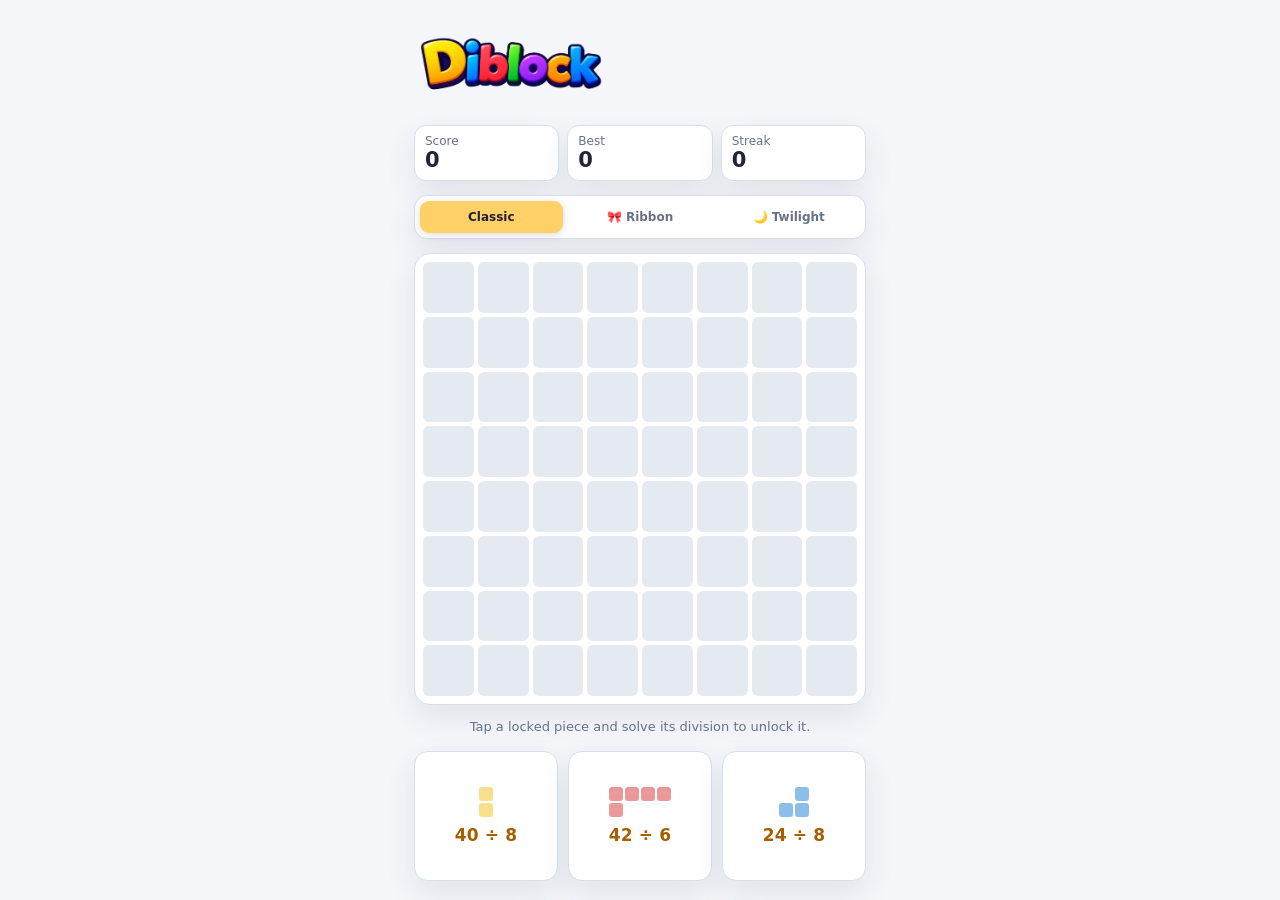
==== division-block-blast.html @ 46d2d03a "Add Division Block Blast game Co-authored-by: Copilot <223556219+Copilot@users.noreply.github.com>" ====
<!DOCTYPE html>
<html lang="en">
<head>
<meta charset="utf-8">
<meta name="viewport" content="width=device-width,initial-scale=1,user-scalable=no">
<title>Division Block Blast</title>
<link rel="icon" type="image/png" href="diblock%20-%20icon.png">
<link rel="stylesheet" href="style.css">
</head>
<body>
<div id="app">
  <header>
    <h1 class="brand"><img class="brand-logo" src="diblock%20-%20logo.png" alt="Diblock"></h1>
    <div class="stats"><div>Score<b id="score">0</b></div><div>Best<b id="best">0</b></div><div>Streak<b id="streak">0</b></div></div>
  </header>
  <nav class="themes" aria-label="Choose a theme">
    <button class="theme-button" type="button" data-theme="classic" aria-pressed="true">Classic</button>
    <button class="theme-button" type="button" data-theme="ribbon" aria-pressed="false">🎀 Ribbon</button>
    <button class="theme-button" type="button" data-theme="twilight" aria-pressed="false">🌙 Twilight</button>
  </nav>
  <div id="board"></div>
  <div id="msg">Tap a locked piece and solve its division to unlock it.</div>
  <div id="tray"></div>
</div>
<div id="ghost"></div>

<div class="modal" id="qm"><div class="box" id="qbox">
  <h2>Solve to unlock the piece</h2>
  <div class="ld"><span class="d" id="qd"></span><span class="n" id="qn"></span></div>
  <div class="ans">
    <label>Quotient<input id="aq" type="number" inputmode="numeric"></label>
    <label id="rl">Remainder<input id="ar" type="number" inputmode="numeric"></label>
  </div>
  <div id="qerr"></div>
  <div class="row"><button class="g" id="qc">Cancel</button><button id="qs">Check</button></div>
</div></div>

<div class="modal" id="over"><div class="box">
  <h2>Game over</h2>
  <div class="final-score" id="fs">0</div>
  <div class="game-over-copy">No more pieces fit on the board.</div>
  <div class="row"><button id="again">Play again</button></div>
</div></div>

<script src="script.js"></script>
</body>
</html>
---- style.css ----
:root{color-scheme:light;--bg:#f4f6fa;--panel:#ffffff;--panel-raised:#edf0f5;--cell:#e5e9f0;--text:#202638;--mut:#687287;--acc:#ffd166;--accent-ink:#a85e00;--ready:#268253;--line:#d8deea;--shadow:0 12px 30px #25314a18}
:root[data-theme="ribbon"]{color-scheme:light;--bg:#f8dce8;--panel:#fff1f6;--panel-raised:#ffe5ef;--cell:#f4ccdc;--text:#542b43;--mut:#93647c;--acc:#dd4f91;--accent-ink:#a62864;--ready:#267350;--line:#e9aec9;--shadow:0 12px 30px #a64a7330}
:root[data-theme="twilight"]{color-scheme:dark;--bg:#111a39;--panel:#1c2a52;--panel-raised:#263963;--cell:#2b3e68;--text:#edf3ff;--mut:#a9bbdf;--acc:#8dc8ff;--accent-ink:#a9d9ff;--ready:#70e3b6;--line:#3a5584;--shadow:0 12px 30px #070d2580}
*{box-sizing:border-box;-webkit-tap-highlight-color:transparent}
html,body{margin:0;min-height:100%;background:var(--bg);color:var(--text);font-family:system-ui,Segoe UI,Roboto,sans-serif;touch-action:none;user-select:none}
body{min-height:100vh;background-image:radial-gradient(ellipse at 50% 0%,#ffffff14,transparent 55%)}
#app{max-width:480px;min-height:100vh;margin:0 auto;padding:18px 14px;display:flex;flex-direction:column;gap:14px}
header{display:flex;flex-direction:column;gap:12px}
h1{font-size:20px;margin:0;letter-spacing:.01em}
.brand-logo{display:block;width:190px;max-width:55vw;height:auto}
.stats{display:grid;grid-template-columns:repeat(3,1fr);gap:8px;font-size:12px;color:var(--mut)}
.stats>div{background:var(--panel);border:1px solid var(--line);border-radius:12px;padding:8px 10px;box-shadow:var(--shadow)}
.stats b{display:block;font-size:21px;line-height:1.15;color:var(--text)}
.themes{display:flex;gap:6px;background:var(--panel);border:1px solid var(--line);border-radius:13px;padding:5px;box-shadow:var(--shadow)}
.theme-button{flex:1;min-width:0;padding:8px 5px;border:1px solid transparent;border-radius:9px;background:transparent;color:var(--mut);font-size:12px;white-space:nowrap}
.theme-button:hover{background:var(--panel-raised);color:var(--text)}
.theme-button[aria-pressed="true"]{background:var(--acc);border-color:var(--acc);color:var(--theme-button-text,#242033);box-shadow:0 2px 8px #0002}
:root[data-theme="ribbon"] .theme-button[aria-pressed="true"]{--theme-button-text:#fff}
:root[data-theme="twilight"] .theme-button[aria-pressed="true"]{--theme-button-text:#13213e}
#board{display:grid;grid-template-columns:repeat(8,1fr);gap:4px;background:var(--panel);border:1px solid var(--line);padding:8px;border-radius:16px;aspect-ratio:1;box-shadow:var(--shadow)}
.c{background:var(--cell);border:1px solid #ffffff0a;border-radius:6px;transition:background .15s,transform .15s}
.c.pv{background:#ffffff40}.c.bad{background:#ff4d6d55}
#tray{display:grid;grid-template-columns:repeat(3,1fr);gap:10px}
.slot{background:var(--panel);border:1px solid var(--line);border-radius:14px;height:130px;display:flex;flex-direction:column;align-items:center;justify-content:center;gap:8px;cursor:pointer;position:relative;overflow:hidden;box-shadow:var(--shadow);transition:transform .15s,border-color .15s}
.slot:not(.used):hover{transform:translateY(-2px);border-color:var(--acc)}
.slot.used{opacity:.15;pointer-events:none}
.slot.locked .mini{opacity:.72;filter:grayscale(.25)}
.slot .q{font-weight:800;font-size:17px;letter-spacing:.01em;color:var(--accent-ink)}
.slot.open .q{color:var(--ready)}
.mini{display:grid;gap:2px}
.mini i{width:14px;height:14px;border-radius:3px;display:block}
#msg{text-align:center;color:var(--mut);font-size:13px;min-height:18px;padding:0 6px}
#ghost{position:fixed;pointer-events:none;display:grid;gap:3px;z-index:20;opacity:.9}
#ghost i{border-radius:5px;display:block}
.modal{position:fixed;inset:0;background:#000a;display:none;align-items:center;justify-content:center;z-index:30}
.modal.on{display:flex}
.box{background:var(--panel);border:1px solid var(--line);padding:22px;border-radius:18px;width:min(340px,92vw);text-align:center;box-shadow:var(--shadow)}
.box h2{margin:0 0 4px;font-size:16px;color:var(--mut);font-weight:500}
.ld{font:700 34px ui-monospace,Menlo,Consolas,monospace;margin:14px 0;display:flex;justify-content:center;align-items:center}
.ld .d{padding-right:8px}
.ld .n{border-left:3px solid var(--text);border-top:3px solid var(--text);padding:2px 10px;border-radius:6px 0 0 0}
.ans{display:flex;gap:10px;justify-content:center;align-items:center;margin:10px 0}
.ans label{font-size:12px;color:var(--mut);display:flex;flex-direction:column;gap:4px}
input{width:84px;font-size:22px;padding:8px;text-align:center;border-radius:8px;border:2px solid var(--line);background:var(--bg);color:var(--text)}
input:focus{outline:none;border-color:var(--acc)}
button{font:inherit;font-weight:600;border:0;border-radius:10px;padding:10px 18px;background:var(--acc);color:#222;cursor:pointer;transition:filter .15s}
button:hover{filter:brightness(1.06)}
button:focus-visible{outline:3px solid var(--text);outline-offset:2px}
button.g{background:var(--panel-raised);color:var(--text)}
.row{display:flex;gap:10px;justify-content:center;margin-top:8px}
.shake{animation:sh .3s}
@keyframes sh{25%{transform:translateX(-8px)}75%{transform:translateX(8px)}}
#qerr{color:#ff8fa3;min-height:20px;font-size:13px}
#over h2{font-size:24px;color:var(--text)}
.final-score{font-size:40px;font-weight:800}
.game-over-copy{color:var(--mut)}
.pad{height:6px}
@media(max-width:360px){#app{padding:14px 10px}.stats{gap:5px}.stats>div{padding:7px}.theme-button{font-size:11px}}
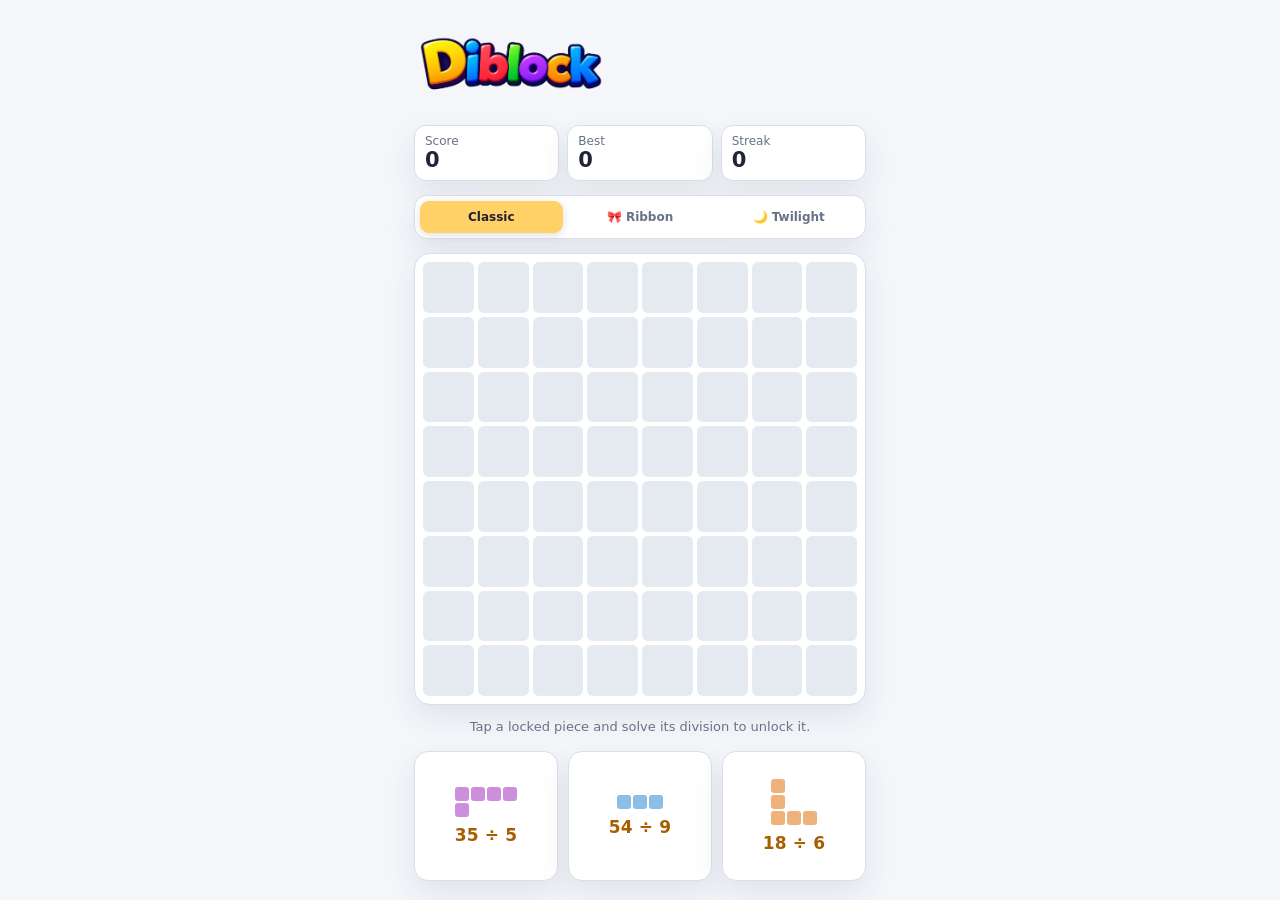
==== commit 03d5180c: "Add root homepage for Vercel deployment Co-authored-by: Copilot <223556219+Copilot@users.noreply.git" ====
--- a/division-block-blast.html
+++ b/division-block-blast.html
@@ -2,46 +2,12 @@
 <html lang="en">
 <head>
 <meta charset="utf-8">
-<meta name="viewport" content="width=device-width,initial-scale=1,user-scalable=no">
+<meta name="viewport" content="width=device-width,initial-scale=1">
+<meta http-equiv="refresh" content="0;url=index.html">
 <title>Division Block Blast</title>
-<link rel="icon" type="image/png" href="diblock%20-%20icon.png">
-<link rel="stylesheet" href="style.css">
+<link rel="canonical" href="index.html">
 </head>
 <body>
-<div id="app">
-  <header>
-    <h1 class="brand"><img class="brand-logo" src="diblock%20-%20logo.png" alt="Diblock"></h1>
-    <div class="stats"><div>Score<b id="score">0</b></div><div>Best<b id="best">0</b></div><div>Streak<b id="streak">0</b></div></div>
-  </header>
-  <nav class="themes" aria-label="Choose a theme">
-    <button class="theme-button" type="button" data-theme="classic" aria-pressed="true">Classic</button>
-    <button class="theme-button" type="button" data-theme="ribbon" aria-pressed="false">🎀 Ribbon</button>
-    <button class="theme-button" type="button" data-theme="twilight" aria-pressed="false">🌙 Twilight</button>
-  </nav>
-  <div id="board"></div>
-  <div id="msg">Tap a locked piece and solve its division to unlock it.</div>
-  <div id="tray"></div>
-</div>
-<div id="ghost"></div>
-
-<div class="modal" id="qm"><div class="box" id="qbox">
-  <h2>Solve to unlock the piece</h2>
-  <div class="ld"><span class="d" id="qd"></span><span class="n" id="qn"></span></div>
-  <div class="ans">
-    <label>Quotient<input id="aq" type="number" inputmode="numeric"></label>
-    <label id="rl">Remainder<input id="ar" type="number" inputmode="numeric"></label>
-  </div>
-  <div id="qerr"></div>
-  <div class="row"><button class="g" id="qc">Cancel</button><button id="qs">Check</button></div>
-</div></div>
-
-<div class="modal" id="over"><div class="box">
-  <h2>Game over</h2>
-  <div class="final-score" id="fs">0</div>
-  <div class="game-over-copy">No more pieces fit on the board.</div>
-  <div class="row"><button id="again">Play again</button></div>
-</div></div>
-
-<script src="script.js"></script>
+<p>The game has moved to <a href="index.html">Division Block Blast</a>.</p>
 </body>
 </html>
